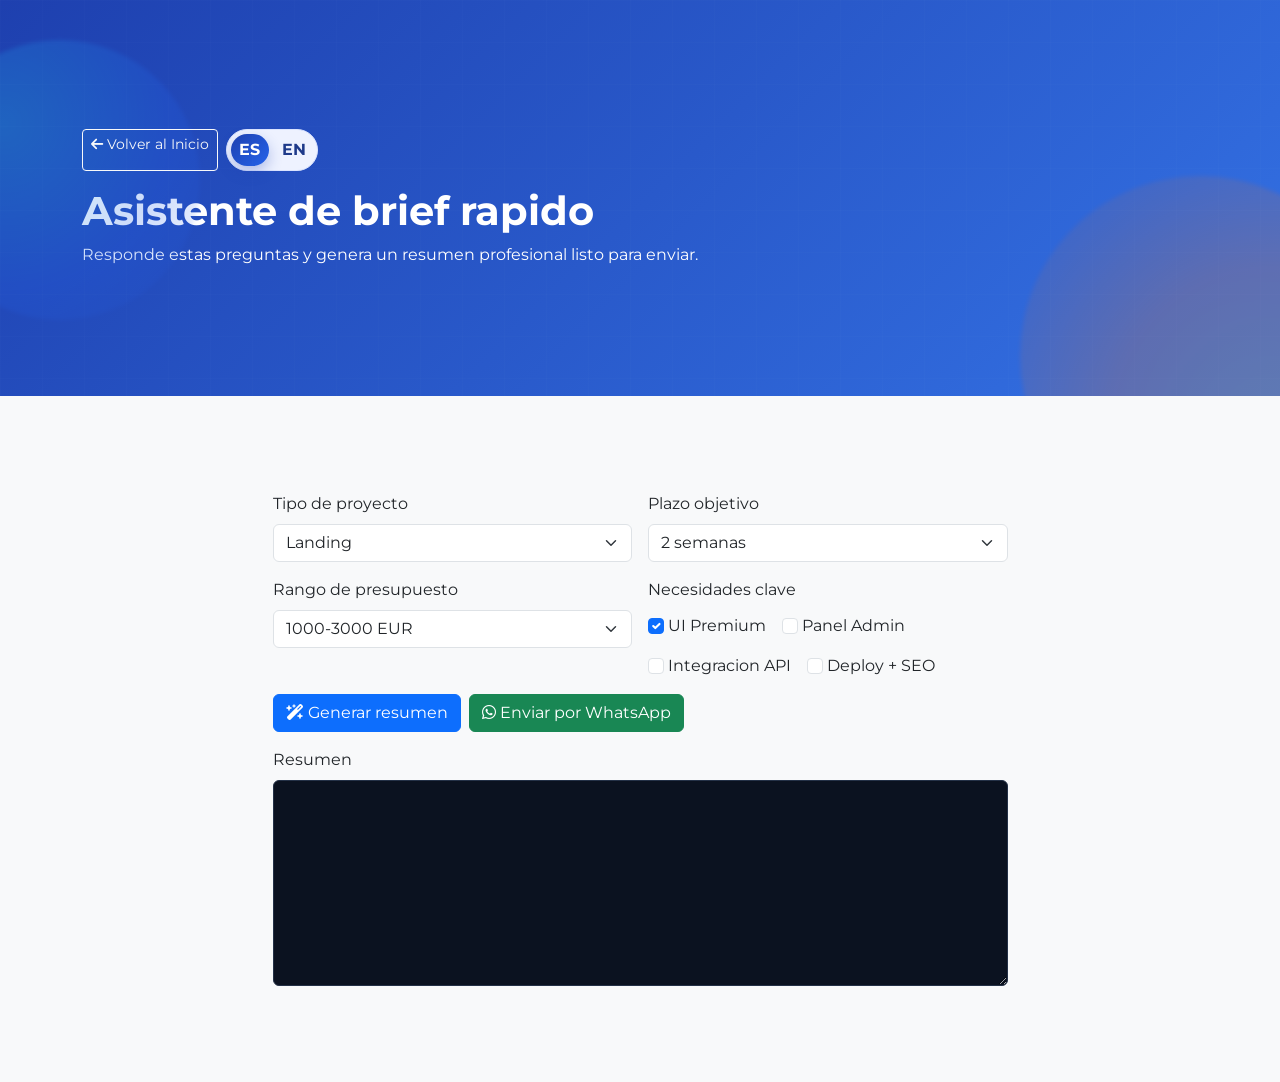
==== brief.html @ b105e8ba "Mejorando cosas y agregando" ====
<!DOCTYPE html>
<html lang="es">

<head>
  <meta charset="UTF-8">
  <meta name="viewport" content="width=device-width, initial-scale=1.0">
  <title>Asistente de Brief | Stefano Campos</title>

  <link href="https://cdn.jsdelivr.net/npm/bootstrap@5.3.2/dist/css/bootstrap.min.css" rel="stylesheet" integrity="sha384-***" crossorigin="anonymous">
  <link rel="stylesheet" href="https://cdnjs.cloudflare.com/ajax/libs/font-awesome/6.5.0/css/all.min.css">
  <link href="https://fonts.googleapis.com/css2?family=Montserrat:wght@400;500;600;700&display=swap" rel="stylesheet">
  <link rel="stylesheet" href="style.css">
</head>

<body class="bg-light text-dark">
  <header class="hero-gradient d-flex align-items-center" style="min-height: 44vh;">
    <div class="hero-orb orb-a" aria-hidden="true"></div>
    <div class="hero-orb orb-b" aria-hidden="true"></div>
    <div class="hero-grid" aria-hidden="true"></div>
    <div class="container text-white">
      <div class="d-flex flex-wrap gap-2 mb-3">
        <a href="index.html" class="btn btn-outline-light btn-sm">
          <i class="fas fa-arrow-left me-1"></i><span id="goBackLabel">Volver al Inicio</span>
        </a>
        <div class="language-switch" role="group" aria-label="Selector de idioma">
          <button id="langEs" type="button" class="lang-btn active" aria-label="Cambiar a español" title="Español">
            <span class="flag" aria-hidden="true">ES</span>
          </button>
          <button id="langEn" type="button" class="lang-btn" aria-label="Switch to English" title="English">
            <span class="flag" aria-hidden="true">EN</span>
          </button>
        </div>
      </div>
      <h1 id="briefPageTitle" class="display-6 fw-bold mb-2">Asistente de brief rapido</h1>
      <p id="briefPageSubtitle" class="mb-0" style="max-width: 760px;">Responde estas preguntas y genera un resumen profesional listo para enviar.</p>
    </div>
  </header>

  <main class="py-5">
    <section class="container">
      <div class="row justify-content-center">
        <div class="col-12 col-lg-9">
          <article class="live-stat-card p-4 p-md-5">
            <form id="briefForm" class="row g-3">
              <div class="col-12 col-md-6">
                <label for="briefType" id="briefTypeLabel" class="form-label">Tipo de proyecto</label>
                <select id="briefType" class="form-select" required>
                  <option value="Landing">Landing page</option>
                  <option value="Ecommerce">Ecommerce</option>
                  <option value="WebApp">Web App</option>
                  <option value="API">API backend</option>
                </select>
              </div>
              <div class="col-12 col-md-6">
                <label for="briefTimeline" id="briefTimelineLabel" class="form-label">Plazo objetivo</label>
                <select id="briefTimeline" class="form-select" required>
                  <option value="2 semanas">2 semanas</option>
                  <option value="1 mes">1 mes</option>
                  <option value="2-3 meses">2-3 meses</option>
                  <option value="Flexible">Flexible</option>
                </select>
              </div>
              <div class="col-12 col-md-6">
                <label for="briefBudget" id="briefBudgetLabel" class="form-label">Rango de presupuesto</label>
                <select id="briefBudget" class="form-select" required>
                  <option value="1000-3000 EUR">1000-3000 EUR</option>
                  <option value="3000-6000 EUR">3000-6000 EUR</option>
                  <option value="6000+ EUR">6000+ EUR</option>
                  <option value="A definir">A definir</option>
                </select>
              </div>
              <div class="col-12 col-md-6">
                <label id="briefFeaturesLabel" class="form-label">Necesidades clave</label>
                <div class="d-flex flex-wrap gap-3 mt-1">
                  <label class="form-check-label"><input type="checkbox" class="form-check-input me-1" value="UI Premium" name="briefFeature" checked>UI Premium</label>
                  <label class="form-check-label"><input type="checkbox" class="form-check-input me-1" value="Panel Admin" name="briefFeature">Panel Admin</label>
                  <label class="form-check-label"><input type="checkbox" class="form-check-input me-1" value="Integracion API" name="briefFeature">Integracion API</label>
                  <label class="form-check-label"><input type="checkbox" class="form-check-input me-1" value="Deploy + SEO" name="briefFeature">Deploy + SEO</label>
                </div>
              </div>
              <div class="col-12 d-flex flex-wrap gap-2">
                <button type="button" id="generateBrief" class="btn btn-primary">
                  <i class="fas fa-wand-magic-sparkles me-1"></i><span id="generateBriefLabel">Generar resumen</span>
                </button>
                <a href="https://wa.me/34624461935" id="sendBriefWhatsapp" class="btn btn-success" target="_blank" rel="noopener noreferrer">
                  <i class="fab fa-whatsapp me-1"></i><span id="sendBriefLabel">Enviar por WhatsApp</span>
                </a>
              </div>
              <div class="col-12">
                <label for="briefSummary" id="briefSummaryLabel" class="form-label">Resumen</label>
                <textarea id="briefSummary" class="form-control" rows="8" readonly></textarea>
              </div>
            </form>
          </article>
        </div>
      </div>
    </section>
  </main>

  <script src="https://cdn.jsdelivr.net/npm/bootstrap@5.3.2/dist/js/bootstrap.bundle.min.js" integrity="sha384-***" crossorigin="anonymous"></script>
  <script src="brief.js"></script>
</body>

</html>
---- style.css ----
:root {
  --primary-color: #1e40af; /* Azul Marino Profesional */
  --secondary-color: #059669; /* Verde Esmeralda */
  --accent-color: #f59e0b; /* Ámbar */
  --bg-light: #ffffff; /* Blanco puro */
  --bg-secondary: #f8fafc; /* Gris muy claro */
  --text-dark: #1f2937; /* Gris oscuro */
  --text-muted: #6b7280; /* Gris medio */
  --border-color: #e5e7eb; /* Gris claro */
}

/* ============================
  Base visual y navegacion
============================ */

/* Animación del navbar */
.navbar {
  animation: slideDown 1s ease-out;
  transition: all 0.3s ease;
}

@keyframes slideDown {
  from {
    transform: translateY(-100%);
    opacity: 0;
  }
  to {
    transform: translateY(0);
    opacity: 1;
  }
}

/* Efecto hover en navbar links */
.navbar-nav .nav-link {
  position: relative;
  transition: color 0.3s ease;
}

.navbar-nav .nav-link::after {
  content: '';
  position: absolute;
  width: 0;
  height: 2px;
  bottom: -5px;
  left: 0;
  background-color: var(--accent-color);
  transition: width 0.3s ease;
}

.navbar-nav .nav-link:hover::after {
  width: 100%;
}

.language-switch {
  display: inline-flex;
  align-items: center;
  gap: 6px;
  padding: 4px;
  border-radius: 999px;
  background: #eef2ff;
  border: 1px solid #dbe4ff;
}

.lang-btn {
  width: 38px;
  height: 32px;
  border: 0;
  border-radius: 999px;
  background: transparent;
  color: #1e3a8a;
  font-size: 0.72rem;
  font-weight: 700;
  letter-spacing: 0.2px;
  display: inline-flex;
  align-items: center;
  justify-content: center;
  transition: all 0.2s ease;
}

.lang-btn:hover {
  background: #dbeafe;
}

.lang-btn.active {
  background: linear-gradient(135deg, #1e40af 0%, #2563eb 100%);
  color: #ffffff;
  box-shadow: 0 6px 14px rgba(30, 64, 175, 0.3);
}

.lang-btn:focus-visible {
  outline: 2px solid #1e40af;
  outline-offset: 2px;
}

.flag {
  font-size: 1rem;
  line-height: 1;
}

/* ============================
   Tarjetas y animaciones de contenido
============================ */

/* Animación de cards */
.card {
  transition: all 0.3s ease;
  border: none;
  box-shadow: 0 2px 10px rgba(0, 0, 0, 0.1);
}

.card:hover {
  transform: translateY(-8px);
  box-shadow: 0 10px 25px rgba(0, 0, 0, 0.15);
}

/* Quitar animación hover de cards en sección de habilidades */
#habilidades .card {
  transition: none !important;
}

#habilidades .card:hover {
  transform: none !important;
  box-shadow: 0 2px 10px rgba(0, 0, 0, 0.1) !important;
}

/* Nueva animación hover-lift para cards mejoradas */
.hover-lift {
  transition: all 0.4s cubic-bezier(0.175, 0.885, 0.32, 1.275);
}

.hover-lift:hover {
  transform: translateY(-12px) scale(1.02);
  box-shadow: 0 15px 35px rgba(0, 0, 0, 0.2);

  color: white;
  transition: all 0.3s ease;
}

.hover-lift:hover .project-icon {
  transform: scale(1.1);
  box-shadow: 0 5px 15px rgba(30, 64, 175, 0.3);
}

/* Animación del hero */
.hero-content {
  animation: fadeInUp 1.2s ease-out 0.5s both;
}

@keyframes fadeInUp {
  from {
    opacity: 0;
    transform: translateY(30px);
  }
  to {
    opacity: 1;
    transform: translateY(0);
  }
}

/* Botones con animación */
.btn {
  transition: all 0.3s ease;
  position: relative;
  overflow: hidden;
}

.btn::before {
  content: '';
  position: absolute;
  top: 0;
  left: -100%;
  width: 100%;
  height: 100%;
  background: linear-gradient(90deg, transparent, rgba(255, 255, 255, 0.2), transparent);
  transition: left 0.5s;
}

.btn:hover::before {
  left: 100%;
}

/* Gradiente en hero */
.hero-gradient {
  background: linear-gradient(135deg, #1e40af, #3b82f6, #60a5fa, #1e40af);
  background-size: 400% 400%;
  animation: gradientMove 5s ease infinite;
}

@keyframes gradientMove {
  0% { background-position: 0% 50%; }
  50% { background-position: 100% 50%; }
  100% { background-position: 0% 50%; }
}

/* Card de proyecto mejorada */
.project-card {
  transition: all 0.3s cubic-bezier(0.175, 0.885, 0.32, 1.275);
  border-left: 4px solid var(--primary-color);
  background: linear-gradient(135deg, #ffffff 0%, #f8fafc 100%);
}

.project-card:hover {
  transform: translateY(-5px);
  box-shadow: 0 12px 30px rgba(30, 64, 175, 0.15);
  border-left-color: var(--accent-color);
}

/* Sección habilidades interactiva */
.skills-intro {
  color: var(--text-muted);
  max-width: 700px;
  line-height: 1.55;
}

/* ============================
   Motor flip-card de proyectos
============================ */

.flip-card {
  height: 260px;
  perspective: 1200px;
  cursor: pointer;
}

.flip-card-inner {
  position: relative;
  width: 100%;
  height: 100%;
  transition: transform 0.7s cubic-bezier(0.22, 0.61, 0.36, 1);
  transform-style: preserve-3d;
}

.skill-flip:hover .flip-card-inner,
.flip-card.is-flipped .flip-card-inner {
  transform: rotateY(180deg);
}

.flip-card-front,
.flip-card-back {
  position: absolute;
  width: 100%;
  height: 100%;
  border-radius: 16px;
  backface-visibility: hidden;
  -webkit-backface-visibility: hidden;
  padding: 18px;
  border: 1px solid #dbe7ff;
  box-shadow: 0 12px 24px rgba(30, 64, 175, 0.12);
}

.flip-card-front {
  background: linear-gradient(145deg, #f7faff 0%, #e8f0ff 100%);
  display: flex;
  flex-direction: column;
  justify-content: center;
  align-items: center;
  text-align: center;
  gap: 12px;
}

.flip-card-front i {
  font-size: 1.8rem;
  color: #1e40af;
}

.flip-card-front h3 {
  margin: 0;
  font-size: 1.1rem;
  color: #1e3a8a;
}

.flip-card-front p {
  margin: 0;
  font-size: 0.84rem;
  color: #475569;
}

.flip-card-back {
  background: linear-gradient(150deg, #1e3a8a 0%, #1d4ed8 100%);
  transform: rotateY(180deg);
  color: #eaf2ff;
}

.flip-stack {
  font-size: 0.82rem;
  font-weight: 600;
  margin-bottom: 10px;
  color: #bfdbfe;
}

.flip-list {
  margin: 0;
  padding-left: 18px;
  display: grid;
  gap: 8px;
  font-size: 0.84rem;
  line-height: 1.4;
}

.flip-card:focus-visible {
  outline: 2px solid #1e40af;
  outline-offset: 4px;
}

/* Project flip cards */
.project-flip {
  height: 320px;
}

.project-flip .flip-card-front {
  flex-direction: column;
  align-items: flex-start;
  justify-content: space-between;
  text-align: left;
  gap: 0;
  padding: 20px;
}

.flip-front-header {
  display: flex;
  align-items: flex-start;
  justify-content: space-between;
  width: 100%;
  gap: 8px;
}

.flip-front-header h5 {
  font-size: 0.95rem;
  color: #1e3a8a;
  margin: 0;
  line-height: 1.3;
}

.flip-front-desc {
  font-size: 0.84rem;
  color: #475569;
  line-height: 1.45;
  margin: 10px 0 0;
  flex: 1;
}

.project-flip .flip-card-back {
  background: #0f172a;
  padding: 0;
  overflow: hidden;
  display: flex;
  flex-direction: column;
}

.iframe-bar {
  display: flex;
  align-items: center;
  justify-content: space-between;
  padding: 6px 10px;
  background: #1e293b;
  flex-shrink: 0;
  gap: 8px;
  min-height: 44px;
  border-bottom: 1px solid rgba(255, 255, 255, 0.06);
}

.iframe-domain {
  font-size: 0.72rem;
  color: #94a3b8;
  display: flex;
  align-items: center;
  gap: 5px;
  white-space: nowrap;
  overflow: hidden;
  text-overflow: ellipsis;
  max-width: 110px;
}

.iframe-wrap {
  flex: 1;
  overflow: hidden;
  position: relative;
  background: #fff;
}

.project-iframe {
  position: absolute;
  top: 0;
  left: 0;
  width: 250%;
  height: 250%;
  transform: scale(0.4);
  transform-origin: top left;
  border: none;
  display: block;
  pointer-events: none;
  opacity: 0;
  transition: opacity 0.4s ease;
}

.project-iframe.loaded {
  opacity: 1;
}

.flip-back-actions {
  display: flex;
  gap: 8px;
  align-items: center;
  margin-top: 8px;
}

.tech-chip {
  display: inline-flex;
  align-items: center;
  padding: 4px 10px;
  border-radius: 999px;
  font-size: 0.75rem;
  font-weight: 600;
  background: #eef2ff;
  color: #1e3a8a;
  border: 1px solid #dbe4ff;
}

.skill-metrics {
  display: grid;
  gap: 6px;
}

.metric-pill {
  display: inline-flex;
  align-items: center;
  gap: 6px;
  font-size: 0.78rem;
  color: var(--text-dark);
  background: rgba(255, 255, 255, 0.65);
  border: 1px solid var(--border-color);
  border-radius: 10px;
  padding: 5px 8px;
}

.metric-pill i {
  color: var(--secondary-color);
}

/* ============================
   Botones flotantes y utilidades globales
============================ */

/* Boton flotante de WhatsApp */
.whatsapp-float {
  position: fixed;
  right: 24px;
  bottom: 24px;
  width: 58px;
  height: 58px;
  border-radius: 50%;
  display: inline-flex;
  align-items: center;
  justify-content: center;
  text-decoration: none;
  background: linear-gradient(135deg, #25d366 0%, #1fb85a 100%);
  color: #ffffff;
  box-shadow: 0 10px 24px rgba(7, 94, 84, 0.35);
  z-index: 1100;
  transition: transform 0.25s ease, box-shadow 0.25s ease;
}

.whatsapp-float::before {
  content: "";
  position: absolute;
  inset: -6px;
  border-radius: 50%;
  border: 2px solid rgba(37, 211, 102, 0.35);
  animation: whatsappPulse 2.2s ease-out infinite;
}

.whatsapp-float i {
  font-size: 1.9rem;
  line-height: 1;
}

.whatsapp-float:hover {
  color: #ffffff;
  transform: translateY(-3px) scale(1.04);
  box-shadow: 0 14px 30px rgba(7, 94, 84, 0.42);
}

.whatsapp-label {
  position: absolute;
  right: 72px;
  background: #0f172a;
  color: #ffffff;
  padding: 6px 10px;
  border-radius: 8px;
  font-size: 0.76rem;
  font-weight: 600;
  opacity: 0;
  transform: translateX(8px);
  pointer-events: none;
  transition: opacity 0.2s ease, transform 0.2s ease;
  white-space: nowrap;
}

.whatsapp-float:hover .whatsapp-label {
  opacity: 1;
  transform: translateX(0);
}

#backToTop {
  right: 28px !important;
  bottom: 94px !important;
  z-index: 1090;
}

@keyframes whatsappPulse {
  0% {
    transform: scale(1);
    opacity: 0.9;
  }
  70% {
    transform: scale(1.25);
    opacity: 0;
  }
  100% {
    transform: scale(1.25);
    opacity: 0;
  }
}

@media (max-width: 576px) {
  .language-switch {
    margin-top: 4px;
  }

  .flip-card {
    height: 240px;
  }

  .whatsapp-float {
    width: 54px;
    height: 54px;
    right: 16px;
    bottom: 16px;
  }

  .whatsapp-float i {
    font-size: 1.7rem;
  }

  .whatsapp-label {
    display: none;
  }

  #backToTop {
    right: 18px !important;
    bottom: 82px !important;
  }
}

/* Badge animado */
.badge {
  animation: pulse 2s infinite;
}

@keyframes pulse {
  0% { transform: scale(1); }
  50% { transform: scale(1.05); }
  100% { transform: scale(1); }
}

body {
  background-color: var(--bg-light) !important;
  color: var(--text-dark) !important;
  font-family: 'Montserrat', 'Inter', 'Segoe UI', sans-serif;
}

section { scroll-margin-top: 80px; }

/* Estilos para el modal de perfil */
.modal-content {
  backdrop-filter: blur(10px);
  background: rgba(255, 255, 255, 0.0005) !important;
  border-radius: 20px !important;
}

.profile-modal-bg {
  animation: pulse-bg 3s ease-in-out infinite;
}

@keyframes pulse-bg {
  0%, 100% { opacity: 0.1; }
  50% { opacity: 0.2; }
}

/* Estilos mejorados para la imagen del modal */
.profile-modal-img {
  border: none;
  box-shadow: 0 0 20px rgba(30, 64, 175, 0.5), 0 20px 40px rgba(30, 64, 175, 0.3);
  transition: all 0.5s ease-in-out;
  animation: glowPulse 3s ease-in-out infinite;
}

@keyframes glowPulse {
  0%, 100% {
    box-shadow: 0 0 20px rgba(30, 64, 175, 0.5), 0 20px 40px rgba(30, 64, 175, 0.3);
    transform: scale(1);
  }
  50% {
    box-shadow: 0 0 40px rgba(30, 64, 175, 0.7), 0 20px 40px rgba(30, 64, 175, 0.3);
    transform: scale(1.02);
  }
}

/* ============================
   Nuevas secciones premium
============================ */

.hero-gradient {
  position: relative;
  overflow: hidden;
}

.hero-orb {
  position: absolute;
  border-radius: 50%;
  filter: blur(2px);
  opacity: 0.22;
  pointer-events: none;
}

.orb-a {
  width: 280px;
  height: 280px;
  background: radial-gradient(circle at 30% 30%, #22d3ee 0%, #2563eb 60%, transparent 100%);
  left: -80px;
  top: 40px;
  animation: floatOrb 8s ease-in-out infinite;
}

.orb-b {
  width: 360px;
  height: 360px;
  background: radial-gradient(circle at 70% 70%, #f59e0b 0%, #f97316 45%, transparent 100%);
  right: -100px;
  bottom: -140px;
  animation: floatOrb 10s ease-in-out infinite reverse;
}

.hero-grid {
  position: absolute;
  inset: 0;
  background-image: linear-gradient(rgba(255, 255, 255, 0.08) 1px, transparent 1px),
    linear-gradient(90deg, rgba(255, 255, 255, 0.08) 1px, transparent 1px);
  background-size: 42px 42px;
  opacity: 0.16;
  pointer-events: none;
}

@keyframes floatOrb {
  0% {
    transform: translateY(0px) translateX(0px);
  }
  50% {
    transform: translateY(-20px) translateX(14px);
  }
  100% {
    transform: translateY(0px) translateX(0px);
  }
}

.hidden {
  opacity: 0;
  transform: translateY(20px);
  transition: opacity 0.45s ease, transform 0.45s ease;
}

.show {
  opacity: 1;
  transform: translateY(0);
}

#briefSummary {
  background: #0b1220;
  color: #dbeafe;
  border-color: #243147;
}

#miniChatToggle {
  position: fixed;
  left: 20px;
  bottom: 22px;
  z-index: 1090;
}

.mini-chat {
  position: fixed;
  left: 20px;
  bottom: 70px;
  width: min(380px, calc(100vw - 30px));
  background: #020817;
  color: #cbd5e1;
  border: 1px solid #334155;
  border-radius: 12px;
  padding: 10px;
  z-index: 1090;
  box-shadow: 0 16px 30px rgba(2, 8, 23, 0.45);
  display: none;
}

.mini-chat.open {
  display: block;
}

.chat-output {
  height: 150px;
  overflow-y: auto;
  font-size: 0.8rem;
  border: 1px solid rgba(148, 163, 184, 0.25);
  border-radius: 8px;
  padding: 8px;
  background: rgba(15, 23, 42, 0.7);
}

.chat-line {
  margin: 0 0 5px;
}

.chat-line.user {
  color: #7dd3fc;
}

.chat-line.bot {
  color: #e2e8f0;
}

.chat-suggestion {
  font-size: 0.72rem;
  line-height: 1.2;
}

.cursor-glow {
  position: fixed;
  width: 18px;
  height: 18px;
  border-radius: 50%;
  background: radial-gradient(circle, rgba(34, 211, 238, 0.75) 0%, rgba(34, 211, 238, 0) 70%);
  pointer-events: none;
  z-index: 1200;
  transform: translate(-50%, -50%);
  mix-blend-mode: screen;
  opacity: 0;
  transition: opacity 0.25s ease;
}

body.cursor-active .cursor-glow {
  opacity: 1;
}

body.arcade-mode {
  --primary-color: #0f766e;
  --secondary-color: #e11d48;
  --accent-color: #f97316;
  --bg-light: #fffbeb;
  --bg-secondary: #fff7ed;
  --text-dark: #292524;
  --text-muted: #57534e;
  --border-color: #fdba74;
}

body.arcade-mode .hero-gradient {
  background: linear-gradient(140deg, #0f766e, #14b8a6, #fb7185, #f97316, #0f766e);
  background-size: 420% 420%;
}

body.arcade-mode .mini-chat {
  border-color: #fb7185;
}

@media (max-width: 767px) {
  .hero-orb,
  .hero-grid,
  .cursor-glow {
    display: none;
  }

  #miniChatToggle {
    left: 14px;
    bottom: 14px;
  }

  .mini-chat {
    left: 10px;
    bottom: 56px;
  }
}

@media (prefers-reduced-motion: reduce) {
  *,
  *::before,
  *::after {
    animation: none !important;
    transition: none !important;
    scroll-behavior: auto !important;
  }
}
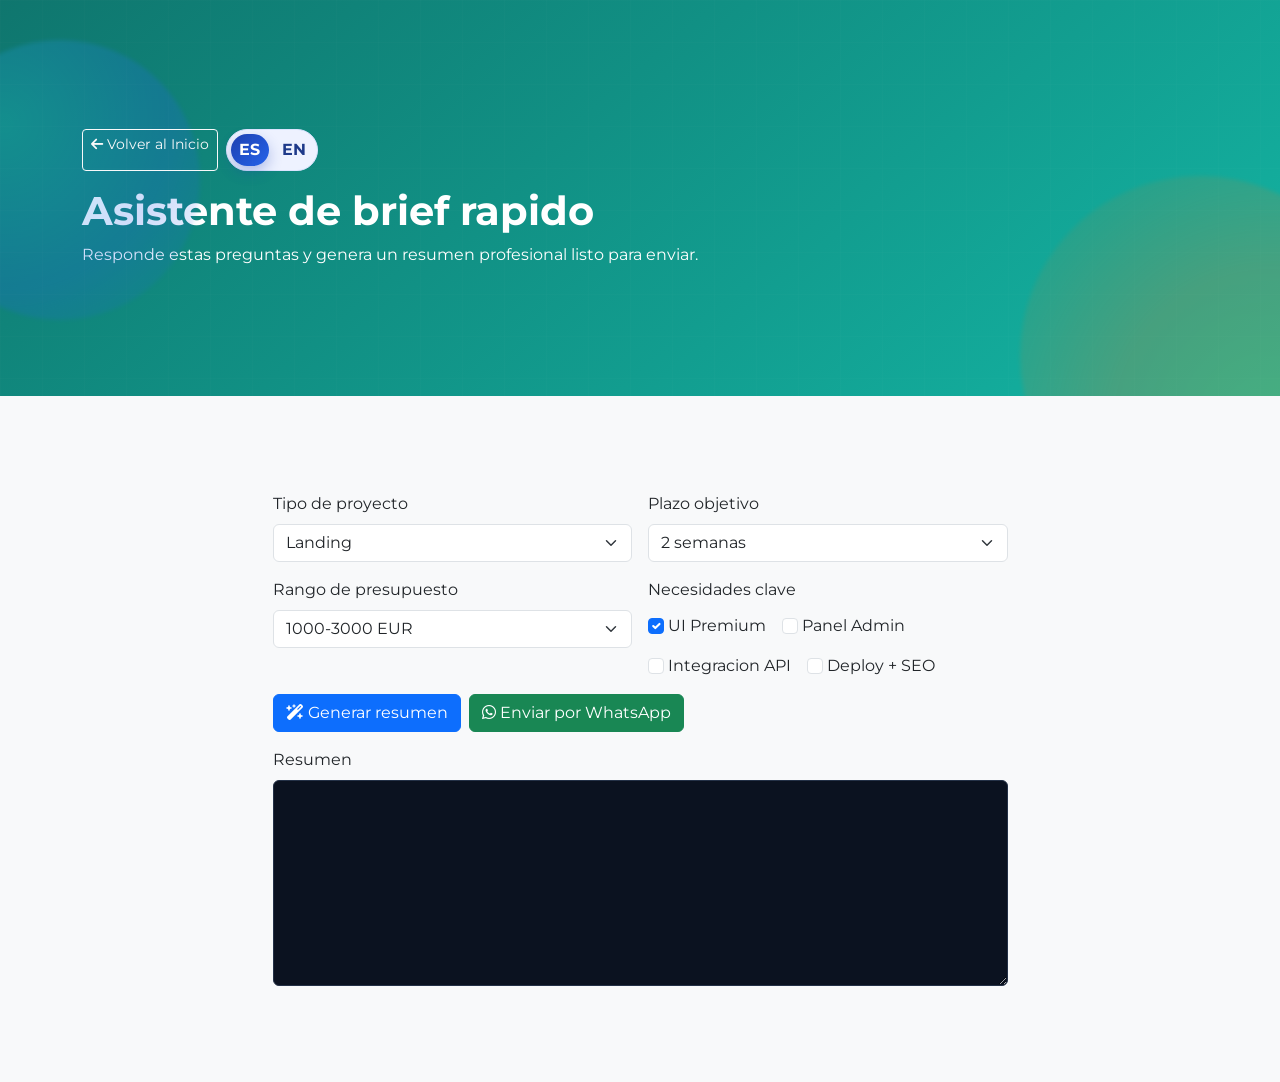
==== commit 97472443: "Cambios de panel" ====
--- a/brief.html
+++ b/brief.html
@@ -12,7 +12,7 @@
   <link rel="stylesheet" href="style.css">
 </head>
 
-<body class="bg-light text-dark">
+<body class="bg-light text-dark arcade-mode">
   <header class="hero-gradient d-flex align-items-center" style="min-height: 44vh;">
     <div class="hero-orb orb-a" aria-hidden="true"></div>
     <div class="hero-orb orb-b" aria-hidden="true"></div>
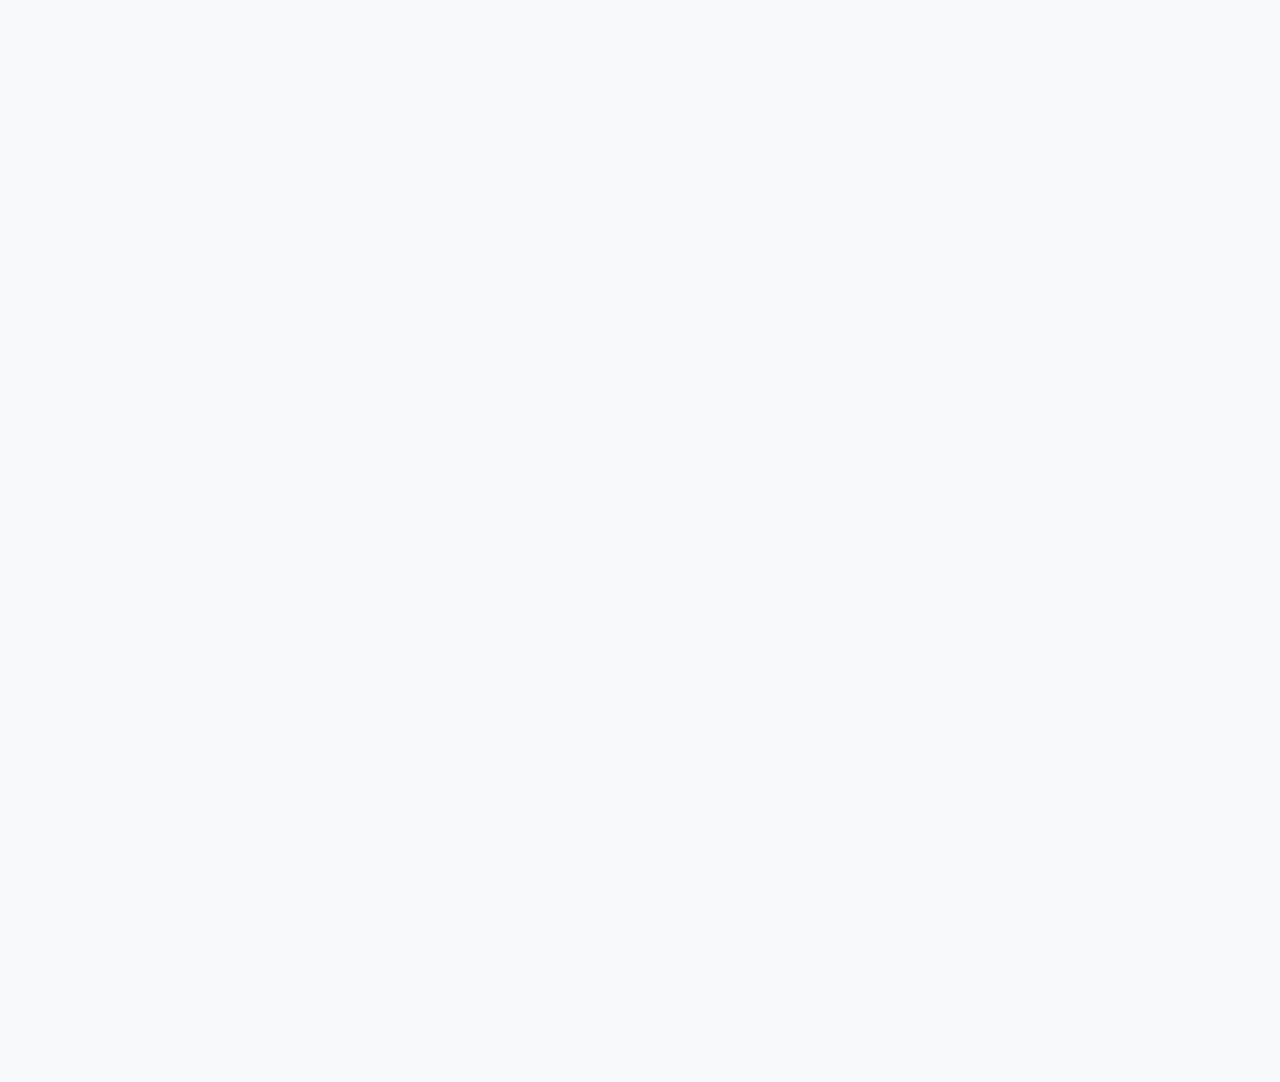
==== commit 669d21be: "protegiendo brief con requireAuth y agregar logout, para que no abra sin haber iniciado sesion" ====
--- a/brief.html
+++ b/brief.html
@@ -12,7 +12,7 @@
   <link rel="stylesheet" href="style.css">
 </head>
 
-<body class="bg-light text-dark arcade-mode">
+<body class="bg-light text-dark arcade-mode" style="visibility:hidden">
   <header class="hero-gradient d-flex align-items-center" style="min-height: 44vh;">
     <div class="hero-orb orb-a" aria-hidden="true"></div>
     <div class="hero-orb orb-b" aria-hidden="true"></div>
@@ -22,6 +22,9 @@
         <a href="index.html" class="btn btn-outline-light btn-sm">
           <i class="fas fa-arrow-left me-1"></i><span id="goBackLabel">Volver al Inicio</span>
         </a>
+        <button id="briefLogoutBtn" type="button" class="btn btn-outline-warning btn-sm">
+          <i class="fa-solid fa-arrow-right-from-bracket me-1"></i>Salir
+        </button>
         <div class="language-switch" role="group" aria-label="Selector de idioma">
           <button id="langEs" type="button" class="lang-btn active" aria-label="Cambiar a español" title="Español">
             <span class="flag" aria-hidden="true">ES</span>
@@ -99,6 +102,15 @@
 
   <script src="https://cdn.jsdelivr.net/npm/bootstrap@5.3.2/dist/js/bootstrap.bundle.min.js" integrity="sha384-***" crossorigin="anonymous"></script>
   <script src="brief.js"></script>
+  <script type="module">
+    import { requireAuth, logout } from "./auth.js";
+
+    requireAuth()
+      .then(() => { document.body.style.visibility = "visible"; })
+      .catch(() => {});
+
+    document.getElementById("briefLogoutBtn")?.addEventListener("click", () => logout());
+  </script>
 </body>
 
 </html>
--- a/style.css
+++ b/style.css
@@ -17,6 +17,12 @@
 .navbar {
   animation: slideDown 1s ease-out;
   transition: all 0.3s ease;
+}
+
+.navbar.bg-light {
+  background-color: rgba(248, 250, 252, 0.78) !important;
+  backdrop-filter: blur(8px);
+  -webkit-backdrop-filter: blur(8px);
 }
 
 @keyframes slideDown {
